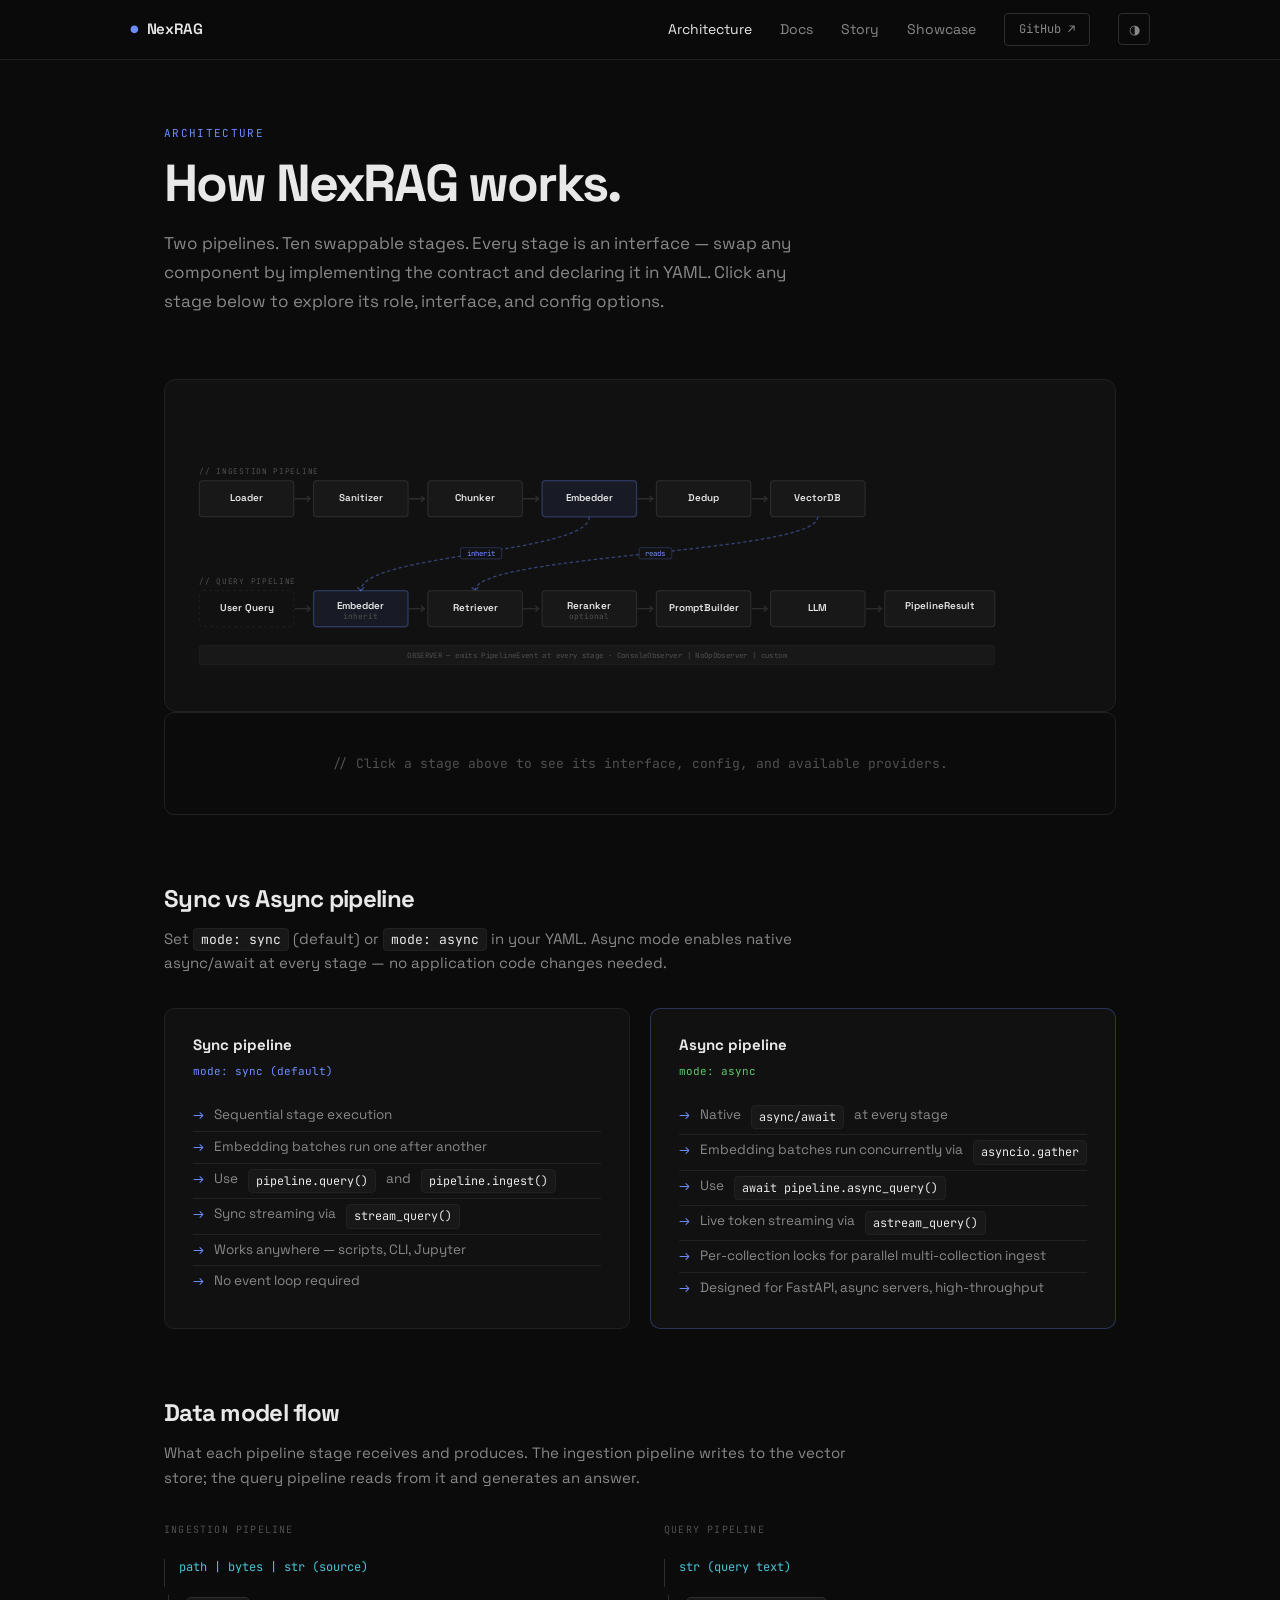
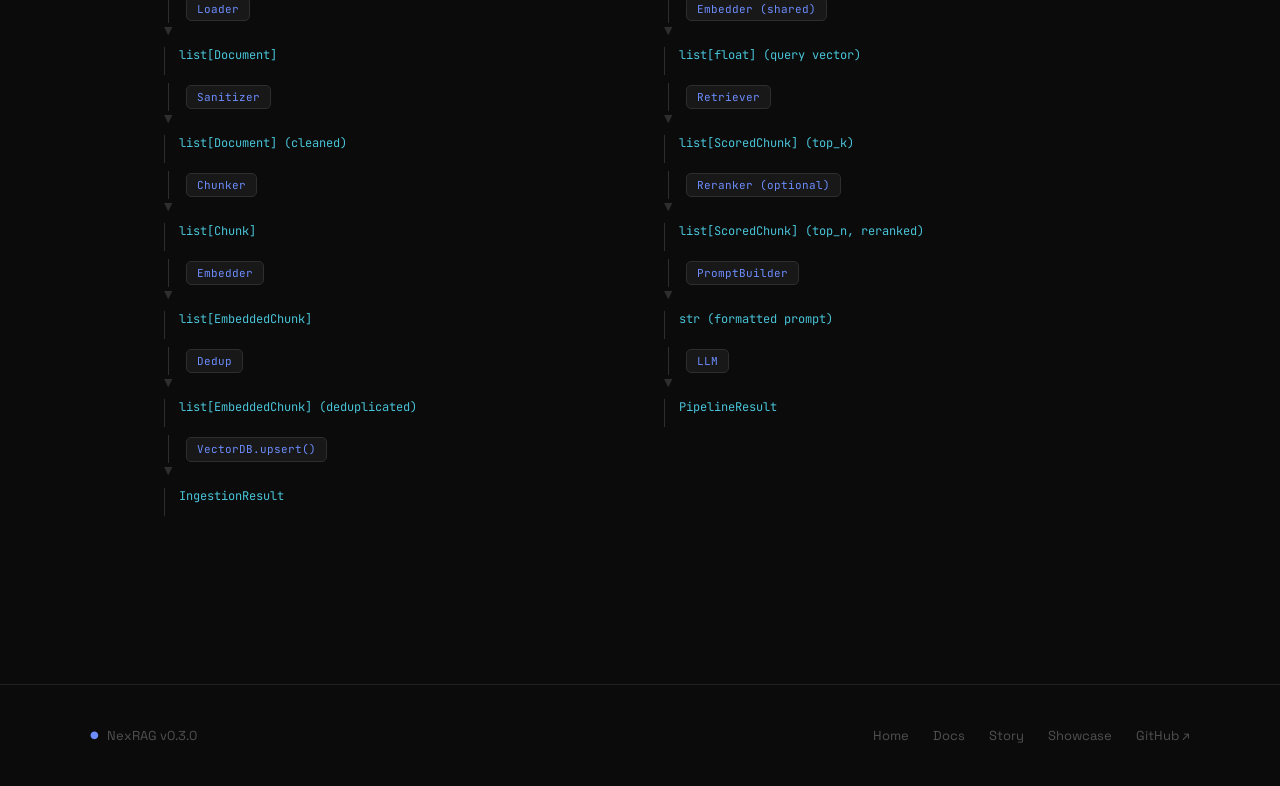
==== docs/architecture.html @ 6944abef "added docs" ====
<!DOCTYPE html>
<html lang="en" data-theme="dark">
<head>
  <meta charset="UTF-8">
  <meta name="viewport" content="width=device-width, initial-scale=1.0">
  <title>Architecture — NexRAG</title>
  <meta name="description" content="NexRAG pipeline architecture. Interactive diagram of all stages, data models, and pipeline modes.">
  <script>(function(){var t=localStorage.getItem('nexrag-theme')||'dark';document.documentElement.setAttribute('data-theme',t)})();</script>
  <link rel="stylesheet" href="styles.css">
  <style>
    /* ── Page layout ─────────────────────── */
    .arch-page { max-width: 1100px; margin: 0 auto; padding: 64px 40px 100px; }

    /* ── Hero ────────────────────────────── */
    .arch-hero { margin-bottom: 64px; }
    .arch-hero .label {
      font-family: var(--mono); font-size: 11px; letter-spacing: 0.12em;
      text-transform: uppercase; color: var(--accent); margin-bottom: 14px;
    }
    .arch-hero h1 {
      font-size: clamp(32px, 5vw, 52px); font-weight: 700;
      letter-spacing: -0.04em; line-height: 1.05; margin-bottom: 18px;
    }
    .arch-hero p {
      font-size: 17px; color: var(--text-2); line-height: 1.7;
      max-width: 640px;
    }

    /* ── Section headings ────────────────── */
    .arch-section-title {
      font-size: 24px; font-weight: 700; letter-spacing: -0.03em;
      margin-bottom: 8px;
    }
    .arch-section-sub {
      font-size: 15px; color: var(--text-2); line-height: 1.65;
      margin-bottom: 32px; max-width: 700px;
    }

    /* ── Diagram container ───────────────── */
    .diagram-wrap {
      background: var(--bg-2);
      border: 1px solid var(--border);
      border-radius: 12px;
      padding: 32px 24px;
      overflow-x: auto;
      margin-bottom: 0;
    }
    .diagram-wrap svg { display: block; margin: 0 auto; }

    /* clickable stage groups */
    .stage-group { cursor: pointer; }
    .stage-box {
      transition: filter 0.15s;
      rx: 5;
    }
    .stage-group:hover .stage-box { filter: brightness(1.25); }
    .stage-group.selected .stage-box { filter: brightness(1.4); }
    .stage-group.selected rect.stage-border {
      stroke: var(--accent);
      stroke-width: 2.5;
    }

    /* ── Diagram toolbar ─────────────────── */
    .diagram-toolbar {
      display: flex; align-items: center; justify-content: flex-end;
      gap: 12px; padding: 10px 24px;
      border-top: 1px solid var(--border);
      background: var(--bg-2);
      border-radius: 0 0 12px 12px;
      margin-bottom: 28px;
    }
    .diagram-hint {
      font-size: 12px; color: var(--text-3); font-family: var(--mono);
    }

    /* ── Stage detail panel ──────────────── */
    .detail-panel {
      border: 1px solid var(--border);
      border-radius: 10px;
      margin-bottom: 64px;
      overflow: hidden;
    }
    .detail-empty {
      padding: 40px 28px;
      color: var(--text-3); font-family: var(--mono); font-size: 13px;
      text-align: center;
    }
    .detail-content { display: none; padding: 28px 32px; }
    .detail-content.visible { display: grid; grid-template-columns: 1fr 1fr; gap: 32px; }
    @media (max-width: 700px) { .detail-content.visible { grid-template-columns: 1fr; } }

    .detail-name {
      font-size: 22px; font-weight: 700; letter-spacing: -0.02em;
      margin-bottom: 8px;
    }
    .detail-desc {
      font-size: 14px; color: var(--text-2); line-height: 1.65;
      margin-bottom: 20px;
    }
    .detail-row {
      display: flex; gap: 12px; align-items: baseline;
      margin-bottom: 8px; font-size: 13px;
    }
    .detail-row-label {
      font-family: var(--mono); font-size: 10px; letter-spacing: 0.1em;
      text-transform: uppercase; color: var(--text-3); width: 72px; flex-shrink: 0;
    }
    .detail-row-value { color: var(--text-2); font-family: var(--mono); }
    .detail-pills { display: flex; flex-wrap: wrap; gap: 6px; margin-top: 4px; }
    .detail-pill {
      font-family: var(--mono); font-size: 11px;
      padding: 2px 10px; border-radius: 3px;
      background: var(--bg-3); border: 1px solid var(--border-2);
      color: var(--accent);
    }
    .detail-yaml {
      background: var(--bg-3); border: 1px solid var(--border);
      border-radius: 6px; padding: 16px; font-family: var(--mono);
      font-size: 12px; line-height: 1.8; color: #c8c8c8;
      white-space: pre; overflow-x: auto;
    }
    .detail-link {
      display: inline-block; margin-top: 16px;
      font-family: var(--mono); font-size: 12px; color: var(--accent);
      text-decoration: none;
    }
    .detail-link:hover { text-decoration: underline; }

    /* ── Pipeline modes ──────────────────── */
    .modes-section { margin-bottom: 64px; }
    .modes-grid {
      display: grid; grid-template-columns: 1fr 1fr; gap: 20px;
      margin-top: 28px;
    }
    @media (max-width: 640px) { .modes-grid { grid-template-columns: 1fr; } }

    .mode-card {
      background: var(--bg-2); border: 1px solid var(--border);
      border-radius: 10px; padding: 24px 28px;
    }
    .mode-card-title {
      font-size: 15px; font-weight: 700; margin-bottom: 4px;
    }
    .mode-card-sub {
      font-family: var(--mono); font-size: 11px; color: var(--accent);
      margin-bottom: 20px;
    }
    .mode-card ul {
      list-style: none; padding: 0; margin: 0;
    }
    .mode-card li {
      font-size: 13.5px; color: var(--text-2); padding: 5px 0;
      border-bottom: 1px solid var(--border);
      line-height: 1.55; display: flex; gap: 10px;
    }
    .mode-card li:last-child { border-bottom: none; }
    .mode-card li::before { content: "→"; color: var(--accent); flex-shrink: 0; }

    /* ── Data flow section ───────────────── */
    .dataflow-section { margin-bottom: 64px; }
    .dataflow-grid {
      display: grid; grid-template-columns: 1fr 1fr; gap: 48px;
      margin-top: 28px;
    }
    @media (max-width: 680px) { .dataflow-grid { grid-template-columns: 1fr; } }

    .dataflow-pipeline-title {
      font-family: var(--mono); font-size: 10px; letter-spacing: 0.12em;
      text-transform: uppercase; color: var(--text-3); margin-bottom: 16px;
    }
    .dataflow-step {
      display: flex; gap: 14px; align-items: flex-start;
      margin-bottom: 4px;
    }
    .dataflow-arrow {
      display: flex; flex-direction: column; align-items: center;
      padding-top: 4px;
    }
    .dataflow-arrow-line {
      width: 1px; height: 100%; min-height: 28px;
      background: var(--border-2);
    }
    .dataflow-arrow-head {
      color: var(--border-2); font-size: 11px; margin-top: -2px;
    }
    .dataflow-stage {
      background: var(--bg-3); border: 1px solid var(--border-2);
      border-radius: 5px; padding: 2px 10px;
      font-family: var(--mono); font-size: 11px; color: var(--accent);
      white-space: nowrap; margin-top: 2px;
    }
    .dataflow-type {
      font-family: var(--mono); font-size: 12px; color: var(--cyan);
      padding: 3px 0;
    }

    /* responsive */
    @media (max-width: 600px) {
      .arch-page { padding: 32px 20px 64px; }
    }
  </style>
</head>
<body>

  <nav class="nav">
    <div class="nav-inner">
      <a href="index.html" class="nav-logo"><span class="logo-dot">●</span>NexRAG</a>
      <div class="nav-links">
        <a href="architecture.html" class="active">Architecture</a>
        <a href="docs.html">Docs</a>
        <a href="story.html">Story</a>
        <a href="showcase.html">Showcase</a>
        <a href="https://github.com/kevinrawal/nexrag" target="_blank" class="nav-gh">GitHub ↗</a>
        <button class="theme-btn" id="themeBtn" title="Toggle theme">◑</button>
      </div>
    </div>
  </nav>

  <div class="arch-page">

    <!-- ── Hero ──────────────────────────────────────── -->
    <section class="arch-hero">
      <div class="label">Architecture</div>
      <h1>How NexRAG works.</h1>
      <p>Two pipelines. Ten swappable stages. Every stage is an interface — swap any component by implementing the contract and declaring it in YAML. Click any stage below to explore its role, interface, and config options.</p>
    </section>

    <!-- ── Interactive diagram ───────────────────────── -->
    <section style="margin-bottom:0">
      <div class="diagram-wrap">
        <svg id="archSvg" viewBox="0 0 1050 310" fill="none" xmlns="http://www.w3.org/2000/svg"
             style="width:100%;height:auto;min-width:800px;max-width:1050px">
          <style>
            .b   { fill: var(--bg-3); stroke: var(--border-2); stroke-width: 1.2; }
            .b-a { fill: var(--accent-dim); stroke: var(--accent-border); stroke-width: 1.5; }
            .b-e { fill: var(--bg-2); stroke: var(--border); stroke-width: 1; stroke-dasharray: 4 3; }
            .t   { fill: var(--text); font-family:'Space Grotesk',sans-serif; font-size:11.5px; font-weight:600; text-anchor:middle; }
            .s   { fill: var(--text-3); font-family:'JetBrains Mono',monospace; font-size:9px; text-anchor:middle; }
            .ln  { stroke: var(--border-2); stroke-width: 1.5; }
            .ch  { stroke: var(--border-2); stroke-width: 1.5; fill: none; }
            .cn  { stroke: var(--accent); stroke-width: 1.5; stroke-dasharray: 4 3; fill: none; opacity: 0.4; }
            .cha { stroke: var(--accent); stroke-width: 1.5; fill: none; opacity: 0.4; }
            .rl  { fill: var(--text-3); font-family:'JetBrains Mono',monospace; font-size: 9px; letter-spacing: 0.09em; }
            .ob  { fill: var(--bg-3); stroke: var(--border); stroke-width: 1; }
            .ot  { fill: var(--text-3); font-family:'JetBrains Mono',monospace; font-size: 8.5px; letter-spacing: 0.05em; text-anchor:middle; }
            .an  { fill: var(--bg-2); stroke: var(--accent-border); stroke-width: 1; }
            .ant { fill: var(--accent); font-family:'JetBrains Mono',monospace; font-size: 8.5px; text-anchor:middle; }
          </style>

          <!-- INGESTION PIPELINE -->
          <text x="12" y="72" class="rl">// INGESTION PIPELINE</text>

          <g class="stage-group" data-stage="loader">
            <rect class="b stage-border" x="12" y="80" width="110" height="42" rx="4"/>
            <text x="67" y="104" class="t">Loader</text>
          </g>
          <line x1="123" y1="101" x2="141" y2="101" class="ln"/>
          <polyline points="137,97.5 141,101 137,104.5" class="ch"/>

          <g class="stage-group" data-stage="sanitizer">
            <rect class="b stage-border" x="145" y="80" width="110" height="42" rx="4"/>
            <text x="200" y="104" class="t">Sanitizer</text>
          </g>
          <line x1="256" y1="101" x2="274" y2="101" class="ln"/>
          <polyline points="270,97.5 274,101 270,104.5" class="ch"/>

          <g class="stage-group" data-stage="chunker">
            <rect class="b stage-border" x="278" y="80" width="110" height="42" rx="4"/>
            <text x="333" y="104" class="t">Chunker</text>
          </g>
          <line x1="389" y1="101" x2="407" y2="101" class="ln"/>
          <polyline points="403,97.5 407,101 403,104.5" class="ch"/>

          <g class="stage-group" data-stage="embedder">
            <rect class="b-a stage-border" x="411" y="80" width="110" height="42" rx="4"/>
            <text x="466" y="104" class="t">Embedder</text>
          </g>
          <line x1="522" y1="101" x2="540" y2="101" class="ln"/>
          <polyline points="536,97.5 540,101 536,104.5" class="ch"/>

          <g class="stage-group" data-stage="dedup">
            <rect class="b stage-border" x="544" y="80" width="110" height="42" rx="4"/>
            <text x="599" y="104" class="t">Dedup</text>
          </g>
          <line x1="655" y1="101" x2="673" y2="101" class="ln"/>
          <polyline points="669,97.5 673,101 669,104.5" class="ch"/>

          <g class="stage-group" data-stage="vectordb">
            <rect class="b stage-border" x="677" y="80" width="110" height="42" rx="4"/>
            <text x="732" y="104" class="t">VectorDB</text>
          </g>

          <!-- CROSS-PIPELINE CONNECTIONS -->
          <path d="M 732,122 C 732,165 333,165 333,208" class="cn"/>
          <polyline points="329,204 333,208 337,204" class="cha"/>
          <path d="M 466,122 C 466,165 200,165 200,208" class="cn"/>
          <polyline points="196,204 200,208 204,204" class="cha"/>
          <rect x="524" y="158" width="38" height="13" rx="2" class="an"/>
          <text x="543" y="168" class="ant">reads</text>
          <rect x="316" y="158" width="48" height="13" rx="2" class="an"/>
          <text x="340" y="168" class="ant">inherit</text>

          <!-- QUERY PIPELINE -->
          <text x="12" y="200" class="rl">// QUERY PIPELINE</text>

          <g class="stage-group" data-stage="userquery">
            <rect class="b-e stage-border" x="12" y="208" width="110" height="42" rx="4"/>
            <text x="67" y="232" class="t">User Query</text>
          </g>
          <line x1="123" y1="229" x2="141" y2="229" class="ln"/>
          <polyline points="137,225.5 141,229 137,232.5" class="ch"/>

          <g class="stage-group" data-stage="embedder">
            <rect class="b-a stage-border" x="145" y="208" width="110" height="42" rx="4"/>
            <text x="200" y="229" class="t">Embedder</text>
            <text x="200" y="241" class="s">inherit</text>
          </g>
          <line x1="256" y1="229" x2="274" y2="229" class="ln"/>
          <polyline points="270,225.5 274,229 270,232.5" class="ch"/>

          <g class="stage-group" data-stage="retriever">
            <rect class="b stage-border" x="278" y="208" width="110" height="42" rx="4"/>
            <text x="333" y="232" class="t">Retriever</text>
          </g>
          <line x1="389" y1="229" x2="407" y2="229" class="ln"/>
          <polyline points="403,225.5 407,229 403,232.5" class="ch"/>

          <g class="stage-group" data-stage="reranker">
            <rect class="b stage-border" x="411" y="208" width="110" height="42" rx="4"/>
            <text x="466" y="229" class="t">Reranker</text>
            <text x="466" y="241" class="s">optional</text>
          </g>
          <line x1="522" y1="229" x2="540" y2="229" class="ln"/>
          <polyline points="536,225.5 540,229 536,232.5" class="ch"/>

          <g class="stage-group" data-stage="promptbuilder">
            <rect class="b stage-border" x="544" y="208" width="110" height="42" rx="4"/>
            <text x="599" y="232" class="t">PromptBuilder</text>
          </g>
          <line x1="655" y1="229" x2="673" y2="229" class="ln"/>
          <polyline points="669,225.5 673,229 669,232.5" class="ch"/>

          <g class="stage-group" data-stage="llm">
            <rect class="b stage-border" x="677" y="208" width="110" height="42" rx="4"/>
            <text x="732" y="232" class="t">LLM</text>
          </g>
          <line x1="788" y1="229" x2="806" y2="229" class="ln"/>
          <polyline points="802,225.5 806,229 802,232.5" class="ch"/>

          <g class="stage-group" data-stage="result">
            <rect class="b stage-border" x="810" y="208" width="128" height="42" rx="4"/>
            <text x="874" y="229" class="t">PipelineResult</text>
          </g>

          <!-- OBSERVER BAR -->
          <rect x="12" y="272" width="926" height="22" rx="3" class="ob"/>
          <text x="475" y="286" class="ot">OBSERVER — emits PipelineEvent at every stage · ConsoleObserver | NoOpObserver | custom</text>

        </svg>
      </div>
    </section>

    <!-- ── Detail panel ──────────────────────────────── -->
    <div class="detail-panel" id="detailPanel">
      <div class="detail-empty" id="detailEmpty">// Click a stage above to see its interface, config, and available providers.</div>
      <div class="detail-content" id="detailContent">
        <div>
          <div class="detail-name" id="dName"></div>
          <div class="detail-desc" id="dDesc"></div>
          <div class="detail-row">
            <span class="detail-row-label">Input</span>
            <span class="detail-row-value" id="dInput"></span>
          </div>
          <div class="detail-row">
            <span class="detail-row-label">Output</span>
            <span class="detail-row-value" id="dOutput"></span>
          </div>
          <div class="detail-row">
            <span class="detail-row-label">Interface</span>
            <span class="detail-row-value" id="dInterface"></span>
          </div>
          <div class="detail-row" id="dProvidersRow">
            <span class="detail-row-label">Providers</span>
            <div class="detail-pills" id="dProviders"></div>
          </div>
          <a class="detail-link" id="dLink" href="#">→ Full reference in Docs</a>
        </div>
        <div>
          <div style="font-family:var(--mono);font-size:10px;letter-spacing:0.1em;text-transform:uppercase;color:var(--text-3);margin-bottom:10px">Config example</div>
          <div class="detail-yaml" id="dYaml"></div>
        </div>
      </div>
    </div>

    <!-- ── Pipeline modes ────────────────────────────── -->
    <section class="modes-section">
      <div class="arch-section-title">Sync vs Async pipeline</div>
      <div class="arch-section-sub">Set <code>mode: sync</code> (default) or <code>mode: async</code> in your YAML. Async mode enables native async/await at every stage — no application code changes needed.</div>
      <div class="modes-grid">
        <div class="mode-card">
          <div class="mode-card-title">Sync pipeline</div>
          <div class="mode-card-sub">mode: sync  (default)</div>
          <ul>
            <li>Sequential stage execution</li>
            <li>Embedding batches run one after another</li>
            <li>Use <code>pipeline.query()</code> and <code>pipeline.ingest()</code></li>
            <li>Sync streaming via <code>stream_query()</code></li>
            <li>Works anywhere — scripts, CLI, Jupyter</li>
            <li>No event loop required</li>
          </ul>
        </div>
        <div class="mode-card" style="border-color: var(--accent-border);">
          <div class="mode-card-title">Async pipeline</div>
          <div class="mode-card-sub" style="color:var(--green)">mode: async</div>
          <ul>
            <li>Native <code>async/await</code> at every stage</li>
            <li>Embedding batches run concurrently via <code>asyncio.gather</code></li>
            <li>Use <code>await pipeline.async_query()</code></li>
            <li>Live token streaming via <code>astream_query()</code></li>
            <li>Per-collection locks for parallel multi-collection ingest</li>
            <li>Designed for FastAPI, async servers, high-throughput</li>
          </ul>
        </div>
      </div>
    </section>

    <!-- ── Data model flow ────────────────────────────── -->
    <section class="dataflow-section">
      <div class="arch-section-title">Data model flow</div>
      <div class="arch-section-sub">What each pipeline stage receives and produces. The ingestion pipeline writes to the vector store; the query pipeline reads from it and generates an answer.</div>
      <div class="dataflow-grid">
        <!-- Ingestion pipeline -->
        <div>
          <div class="dataflow-pipeline-title">Ingestion pipeline</div>

          <div class="dataflow-step">
            <div class="dataflow-arrow"><div class="dataflow-arrow-line" style="height:8px"></div></div>
            <div class="dataflow-type">path | bytes | str  (source)</div>
          </div>
          <div class="dataflow-step">
            <div class="dataflow-arrow">
              <div class="dataflow-arrow-line"></div>
              <div class="dataflow-arrow-head">▼</div>
            </div>
            <div style="padding-top:4px">
              <div class="dataflow-stage">Loader</div>
            </div>
          </div>
          <div class="dataflow-step">
            <div class="dataflow-arrow"><div class="dataflow-arrow-line" style="height:4px"></div></div>
            <div class="dataflow-type">list[Document]</div>
          </div>
          <div class="dataflow-step">
            <div class="dataflow-arrow">
              <div class="dataflow-arrow-line"></div>
              <div class="dataflow-arrow-head">▼</div>
            </div>
            <div style="padding-top:4px">
              <div class="dataflow-stage">Sanitizer</div>
            </div>
          </div>
          <div class="dataflow-step">
            <div class="dataflow-arrow"><div class="dataflow-arrow-line" style="height:4px"></div></div>
            <div class="dataflow-type">list[Document]  (cleaned)</div>
          </div>
          <div class="dataflow-step">
            <div class="dataflow-arrow">
              <div class="dataflow-arrow-line"></div>
              <div class="dataflow-arrow-head">▼</div>
            </div>
            <div style="padding-top:4px">
              <div class="dataflow-stage">Chunker</div>
            </div>
          </div>
          <div class="dataflow-step">
            <div class="dataflow-arrow"><div class="dataflow-arrow-line" style="height:4px"></div></div>
            <div class="dataflow-type">list[Chunk]</div>
          </div>
          <div class="dataflow-step">
            <div class="dataflow-arrow">
              <div class="dataflow-arrow-line"></div>
              <div class="dataflow-arrow-head">▼</div>
            </div>
            <div style="padding-top:4px">
              <div class="dataflow-stage">Embedder</div>
            </div>
          </div>
          <div class="dataflow-step">
            <div class="dataflow-arrow"><div class="dataflow-arrow-line" style="height:4px"></div></div>
            <div class="dataflow-type">list[EmbeddedChunk]</div>
          </div>
          <div class="dataflow-step">
            <div class="dataflow-arrow">
              <div class="dataflow-arrow-line"></div>
              <div class="dataflow-arrow-head">▼</div>
            </div>
            <div style="padding-top:4px">
              <div class="dataflow-stage">Dedup</div>
            </div>
          </div>
          <div class="dataflow-step">
            <div class="dataflow-arrow"><div class="dataflow-arrow-line" style="height:4px"></div></div>
            <div class="dataflow-type">list[EmbeddedChunk]  (deduplicated)</div>
          </div>
          <div class="dataflow-step">
            <div class="dataflow-arrow">
              <div class="dataflow-arrow-line"></div>
              <div class="dataflow-arrow-head">▼</div>
            </div>
            <div style="padding-top:4px">
              <div class="dataflow-stage">VectorDB.upsert()</div>
            </div>
          </div>
          <div class="dataflow-step">
            <div class="dataflow-arrow"><div class="dataflow-arrow-line" style="height:4px"></div></div>
            <div class="dataflow-type">IngestionResult</div>
          </div>
        </div>

        <!-- Query pipeline -->
        <div>
          <div class="dataflow-pipeline-title">Query pipeline</div>

          <div class="dataflow-step">
            <div class="dataflow-arrow"><div class="dataflow-arrow-line" style="height:8px"></div></div>
            <div class="dataflow-type">str  (query text)</div>
          </div>
          <div class="dataflow-step">
            <div class="dataflow-arrow">
              <div class="dataflow-arrow-line"></div>
              <div class="dataflow-arrow-head">▼</div>
            </div>
            <div style="padding-top:4px">
              <div class="dataflow-stage">Embedder  (shared)</div>
            </div>
          </div>
          <div class="dataflow-step">
            <div class="dataflow-arrow"><div class="dataflow-arrow-line" style="height:4px"></div></div>
            <div class="dataflow-type">list[float]  (query vector)</div>
          </div>
          <div class="dataflow-step">
            <div class="dataflow-arrow">
              <div class="dataflow-arrow-line"></div>
              <div class="dataflow-arrow-head">▼</div>
            </div>
            <div style="padding-top:4px">
              <div class="dataflow-stage">Retriever</div>
            </div>
          </div>
          <div class="dataflow-step">
            <div class="dataflow-arrow"><div class="dataflow-arrow-line" style="height:4px"></div></div>
            <div class="dataflow-type">list[ScoredChunk]  (top_k)</div>
          </div>
          <div class="dataflow-step">
            <div class="dataflow-arrow">
              <div class="dataflow-arrow-line"></div>
              <div class="dataflow-arrow-head">▼</div>
            </div>
            <div style="padding-top:4px">
              <div class="dataflow-stage">Reranker  (optional)</div>
            </div>
          </div>
          <div class="dataflow-step">
            <div class="dataflow-arrow"><div class="dataflow-arrow-line" style="height:4px"></div></div>
            <div class="dataflow-type">list[ScoredChunk]  (top_n, reranked)</div>
          </div>
          <div class="dataflow-step">
            <div class="dataflow-arrow">
              <div class="dataflow-arrow-line"></div>
              <div class="dataflow-arrow-head">▼</div>
            </div>
            <div style="padding-top:4px">
              <div class="dataflow-stage">PromptBuilder</div>
            </div>
          </div>
          <div class="dataflow-step">
            <div class="dataflow-arrow"><div class="dataflow-arrow-line" style="height:4px"></div></div>
            <div class="dataflow-type">str  (formatted prompt)</div>
          </div>
          <div class="dataflow-step">
            <div class="dataflow-arrow">
              <div class="dataflow-arrow-line"></div>
              <div class="dataflow-arrow-head">▼</div>
            </div>
            <div style="padding-top:4px">
              <div class="dataflow-stage">LLM</div>
            </div>
          </div>
          <div class="dataflow-step">
            <div class="dataflow-arrow"><div class="dataflow-arrow-line" style="height:4px"></div></div>
            <div class="dataflow-type">PipelineResult</div>
          </div>
        </div>
      </div>
    </section>

  </div><!-- /.arch-page -->

  <footer class="footer">
    <div class="footer-inner">
      <div class="footer-logo"><span class="logo-dot">●</span> NexRAG v0.3.0</div>
      <div class="footer-links">
        <a href="index.html">Home</a>
        <a href="docs.html">Docs</a>
        <a href="story.html">Story</a>
        <a href="showcase.html">Showcase</a>
        <a href="https://github.com/kevinrawal/nexrag" target="_blank">GitHub ↗</a>
      </div>
    </div>
  </footer>

  <script>
    // Theme toggle
    (function () {
      var btn = document.getElementById('themeBtn');
      var root = document.documentElement;
      function update() {
        var dark = root.dataset.theme === 'dark';
        btn.textContent = dark ? '◑' : '◐';
        btn.title = dark ? 'Switch to light mode' : 'Switch to dark mode';
      }
      update();
      btn.addEventListener('click', function () {
        var next = root.dataset.theme === 'dark' ? 'light' : 'dark';
        root.dataset.theme = next;
        localStorage.setItem('nexrag-theme', next);
        update();
      });
    })();

    // Stage data
    const stages = {
      loader: {
        label: 'Loader',
        desc: 'Converts a raw source (file path, bytes, or string) into a list of Document objects. Since v0.3.0, loaders are converter-only — NexRAG handles I/O before calling the loader.',
        input: 'bytes | str',
        output: 'list[Document]',
        iface: 'BaseLoader',
        providers: ['auto', 'pdf', 'txt', 'custom'],
        yaml: `ingestion:\n  loader:\n    type: pdf\n    include_metadata: true\n    # metadata_fields: [title, author]`,
        href: 'docs.html#loaders'
      },
      sanitizer: {
        label: 'Sanitizer',
        desc: 'Cleans Document content before chunking — strip HTML tags, normalize whitespace, remove boilerplate. Disabled by default; enable with sanitizer.enabled: true.',
        input: 'list[Document]',
        output: 'list[Document]',
        iface: 'BaseSanitizer',
        providers: ['default', 'custom'],
        yaml: `ingestion:\n  sanitizer:\n    enabled: true`,
        href: 'docs.html#custom'
      },
      chunker: {
        label: 'Chunker',
        desc: 'Splits Documents into smaller Chunks suitable for embedding. The recursive chunker splits on paragraph, sentence, and word boundaries in order of priority.',
        input: 'list[Document]',
        output: 'list[Chunk]',
        iface: 'BaseChunker',
        providers: ['recursive', 'custom'],
        yaml: `ingestion:\n  chunker:\n    strategy: recursive\n    chunk_size: 512\n    chunk_overlap: 64\n    min_chunk_size: 50`,
        href: 'docs.html#chunkers'
      },
      embedder: {
        label: 'Embedder',
        desc: 'Converts text into dense vector representations. The same Embedder instance is shared between ingestion and query pipelines — ensuring vectors live in the same space.',
        input: 'list[str]',
        output: 'list[list[float]]',
        iface: 'BaseEmbedder',
        providers: ['openai', 'huggingface', 'ollama', 'custom'],
        yaml: `ingestion:\n  embedder:\n    provider: openai\n    model: text-embedding-3-small\n    api_key: \${OPENAI_API_KEY}\n    batch_size: 100`,
        href: 'docs.html#embedders'
      },
      dedup: {
        label: 'Dedup',
        desc: 'Fingerprints each chunk with SHA-256 and checks the vector DB before writing. Controls idempotent re-ingestion behaviour via the on_conflict strategy.',
        input: 'list[EmbeddedChunk]',
        output: 'list[EmbeddedChunk]',
        iface: '(internal stage)',
        providers: ['built-in'],
        yaml: `ingestion:\n  vector_db:\n    on_conflict: overwrite  # overwrite | skip | append`,
        href: 'docs.html#ingest-conflict'
      },
      vectordb: {
        label: 'VectorDB',
        desc: 'Stores embedded chunks during ingestion and performs approximate nearest-neighbour search during querying. Abstracts the underlying vector store behind BaseVectorDB.',
        input: 'list[EmbeddedChunk]  /  query vector',
        output: 'written  /  list[ScoredChunk]',
        iface: 'BaseVectorDB',
        providers: ['chroma (persistent)', 'chroma (memory)', 'chroma (server)', 'custom'],
        yaml: `vector_db:\n  provider: chroma\n  default_collection: documents\n  upsert_batch_size: 500\n  max_retries: 3`,
        href: 'docs.html#vector-dbs'
      },
      userquery: {
        label: 'User Query',
        desc: 'The entry point of the query pipeline. A plain string passed to pipeline.query() or pipeline.async_query(). Not a swappable stage — it is the input.',
        input: 'str',
        output: 'str',
        iface: '(pipeline input)',
        providers: [],
        yaml: `result = pipeline.query(\n  "What are the termination clauses?",\n  top_k=10,\n  score_threshold=0.6,\n)`,
        href: 'docs.html#querying'
      },
      retriever: {
        label: 'Retriever',
        desc: 'Selects the most relevant chunks for a query. Dense retrieval uses vector similarity; sparse uses keyword overlap (BM25); hybrid fuses both. Sparse is extensible — any custom implementation can replace BM25.',
        input: 'query vector / query text',
        output: 'list[ScoredChunk]',
        iface: 'BaseRetriever',
        providers: ['dense', 'bm25', 'hybrid', 'custom'],
        yaml: `query:\n  retriever:\n    provider: hybrid\n    top_k: 50\n    alpha: 0.7\n    sparse:\n      provider: bm25`,
        href: 'docs.html#retrievers'
      },
      reranker: {
        label: 'Reranker',
        desc: 'Optional post-retrieval stage. Re-scores a large candidate set (top_k) and returns only the top_n most relevant chunks to the LLM. High recall from retrieval + high precision from reranking.',
        input: 'list[ScoredChunk]',
        output: 'list[ScoredChunk] (reranked, top_n)',
        iface: 'BaseReranker',
        providers: ['cohere', 'cross_encoder', 'custom'],
        yaml: `query:\n  retriever:\n    top_k: 50\n  reranker:\n    provider: cohere\n    model: rerank-english-v3.0\n    top_n: 5`,
        href: 'docs.html#rerankers'
      },
      promptbuilder: {
        label: 'PromptBuilder',
        desc: 'Formats the query and retrieved (and optionally reranked) chunks into a prompt string for the LLM. The system prompt is configurable in YAML.',
        input: 'query + list[ScoredChunk]',
        output: 'str (formatted prompt)',
        iface: 'BasePromptBuilder',
        providers: ['default', 'custom'],
        yaml: `query:\n  prompt:\n    system: |\n      You are a helpful assistant. Answer using only\n      the provided context. If unknown, say so.\n    context_format: numbered  # numbered | labeled | plain`,
        href: 'docs.html#custom'
      },
      llm: {
        label: 'LLM',
        desc: 'Receives the formatted prompt and generates the final text answer. All built-in LLMs support sync generation, async generation, and streaming.',
        input: 'str (prompt)',
        output: 'str (answer)',
        iface: 'BaseLLM',
        providers: ['openai', 'anthropic', 'ollama', 'custom'],
        yaml: `query:\n  llm:\n    provider: openai\n    model: gpt-4o\n    api_key: \${OPENAI_API_KEY}\n    temperature: 0.2\n    max_tokens: 1024`,
        href: 'docs.html#llms'
      },
      result: {
        label: 'PipelineResult',
        desc: 'The structured result returned by pipeline.query() and pipeline.async_query(). Contains the answer, retrieved sources, scores, latency, token usage, and RunMetrics.',
        input: 'answer + ScoredChunks + metadata',
        output: 'PipelineResult',
        iface: '(output type)',
        providers: [],
        yaml: `result.answer          # str\nresult.sources         # list[Source]\nresult.scores          # list[float]\nresult.collection_used # str\nresult.metrics         # RunMetrics | None`,
        href: 'docs.html#api-pipeline'
      }
    };

    // Stage click handling
    const empty = document.getElementById('detailEmpty');
    const content = document.getElementById('detailContent');
    let selectedGroup = null;

    document.querySelectorAll('.stage-group').forEach(group => {
      group.addEventListener('click', () => {
        const key = group.dataset.stage;
        const data = stages[key];
        if (!data) return;

        // deselect previous
        if (selectedGroup) selectedGroup.classList.remove('selected');
        // select new (if different)
        if (selectedGroup === group) {
          selectedGroup = null;
          empty.style.display = '';
          content.classList.remove('visible');
          return;
        }
        selectedGroup = group;
        group.classList.add('selected');

        // populate panel
        document.getElementById('dName').textContent = data.label;
        document.getElementById('dDesc').textContent = data.desc;
        document.getElementById('dInput').textContent = data.input;
        document.getElementById('dOutput').textContent = data.output;
        document.getElementById('dInterface').textContent = data.iface;

        const pillsEl = document.getElementById('dProviders');
        pillsEl.innerHTML = '';
        const rowEl = document.getElementById('dProvidersRow');
        if (data.providers.length === 0) {
          rowEl.style.display = 'none';
        } else {
          rowEl.style.display = '';
          data.providers.forEach(p => {
            const pill = document.createElement('span');
            pill.className = 'detail-pill';
            pill.textContent = p;
            pillsEl.appendChild(pill);
          });
        }

        document.getElementById('dYaml').textContent = data.yaml;
        const link = document.getElementById('dLink');
        link.href = data.href;
        link.textContent = '→ Full reference in Docs';

        empty.style.display = 'none';
        content.classList.add('visible');

        // smooth scroll to panel
        document.getElementById('detailPanel').scrollIntoView({ behavior: 'smooth', block: 'nearest' });
      });
    });

  </script>

</body>
</html>
---- docs/styles.css ----
/* ================================================================
   NexRAG — Shared Stylesheet
   Space Grotesk (body/headings) + JetBrains Mono (code)
   Accent: oklch(68% 0.19 270) — indigo-violet
   ================================================================ */

@import url('https://fonts.googleapis.com/css2?family=Space+Grotesk:wght@300;400;500;600;700&family=JetBrains+Mono:ital,wght@0,400;0,500;1,400&display=swap');

*, *::before, *::after { box-sizing: border-box; margin: 0; padding: 0; }

:root {
  --bg:             #0b0b0b;
  --bg-2:           #111111;
  --bg-3:           #181818;
  --border:         #212121;
  --border-2:       #2e2e2e;
  --text:           #e8e8e8;
  --text-2:         #888888;
  --text-3:         #505050;
  --accent:         oklch(68% 0.19 270);
  --accent-dim:     oklch(68% 0.19 270 / 0.08);
  --accent-border:  oklch(68% 0.19 270 / 0.28);
  --green:          oklch(74% 0.16 145);
  --amber:          oklch(80% 0.14 65);
  --cyan:           oklch(76% 0.11 210);
  --font:           'Space Grotesk', system-ui, sans-serif;
  --mono:           'JetBrains Mono', ui-monospace, monospace;
  --nav-h:          60px;
  --max:            1100px;
  --r:              4px;
}

html {
  font-family: var(--font);
  background: var(--bg);
  color: var(--text);
  line-height: 1.65;
  -webkit-font-smoothing: antialiased;
  text-rendering: optimizeLegibility;
  scroll-behavior: smooth;
}

body { min-height: 100vh; display: flex; flex-direction: column; }
a    { color: inherit; text-decoration: none; }

/* ─── Navigation ──────────────────────────────────────────── */
.nav {
  position: sticky; top: 0; z-index: 100;
  height: var(--nav-h);
  border-bottom: 1px solid var(--border);
  background: color-mix(in oklab, var(--bg) 85%, transparent);
  backdrop-filter: blur(14px);
  -webkit-backdrop-filter: blur(14px);
}
.nav-inner {
  max-width: var(--max); margin: 0 auto; padding: 0 40px;
  height: 100%; display: flex; align-items: center; justify-content: space-between;
}
.nav-logo {
  display: flex; align-items: center; gap: 8px;
  font-weight: 600; font-size: 15px; letter-spacing: -0.01em;
}
.logo-dot { color: var(--accent); font-size: 10px; }
.nav-links { display: flex; align-items: center; gap: 28px; }
.nav-links a { font-size: 14px; color: var(--text-2); transition: color 0.15s; }
.nav-links a:hover, .nav-links a.active { color: var(--text); }
.nav-gh {
  font-family: var(--mono); font-size: 12px !important;
  padding: 6px 14px; border: 1px solid var(--border-2);
  border-radius: var(--r); transition: border-color 0.15s !important;
}
.nav-gh:hover { border-color: var(--text-3) !important; color: var(--text) !important; }

/* ─── Container ───────────────────────────────────────────── */
.container { max-width: var(--max); margin: 0 auto; padding: 0 40px; }

/* ─── Buttons ─────────────────────────────────────────────── */
.btn-primary {
  display: inline-flex; align-items: center; gap: 6px;
  padding: 10px 22px; background: var(--accent); color: #fff;
  border-radius: var(--r); font-size: 14px; font-weight: 500;
  transition: opacity 0.15s, transform 0.15s; white-space: nowrap;
}
.btn-primary:hover { opacity: 0.85; transform: translateY(-1px); }
.btn-secondary {
  display: inline-flex; align-items: center; gap: 6px;
  padding: 10px 22px; border: 1px solid var(--border-2);
  border-radius: var(--r); font-size: 14px; color: var(--text-2);
  transition: border-color 0.15s, color 0.15s; white-space: nowrap;
}
.btn-secondary:hover { border-color: var(--text-3); color: var(--text); }

/* ─── Section labels / titles ─────────────────────────────── */
.label {
  font-family: var(--mono); font-size: 11px;
  letter-spacing: 0.1em; text-transform: uppercase;
  color: var(--accent); margin-bottom: 14px;
}
.section-title {
  font-size: clamp(26px, 3vw, 36px); font-weight: 600;
  letter-spacing: -0.025em; line-height: 1.15; color: var(--text);
}
.section-sub {
  font-size: 16px; color: var(--text-2); margin-top: 14px;
  line-height: 1.7; max-width: 560px;
}

/* ─── Code blocks ─────────────────────────────────────────── */
pre.code-block {
  background: var(--bg-2); border: 1px solid var(--border);
  border-radius: var(--r); padding: 24px 28px;
  overflow-x: auto; font-family: var(--mono);
  font-size: 13px; line-height: 1.8;
}
pre.code-block code { color: #c8c8c8; }

/* syntax tokens */
.kw      { color: var(--accent); }
.str     { color: var(--green); }
.cmt     { color: var(--text-3); font-style: italic; }
.fn      { color: var(--cyan); }
.num     { color: var(--amber); }
.key     { color: var(--cyan); }
.val     { color: var(--green); }
.yml-cmt { color: var(--text-3); font-style: italic; }

code:not(pre code) {
  font-family: var(--mono); font-size: 0.875em;
  background: var(--bg-3); padding: 2px 7px;
  border-radius: var(--r); color: var(--text);
  border: 1px solid var(--border);
}

/* code window chrome */
.code-window {
  border: 1px solid var(--border); border-radius: var(--r);
  overflow: hidden; background: var(--bg-2);
}
.code-win-bar {
  display: flex; align-items: center; gap: 12px;
  padding: 10px 16px; border-bottom: 1px solid var(--border);
  background: var(--bg-3);
}
.win-dots { display: flex; gap: 6px; }
.win-dots span {
  width: 10px; height: 10px; border-radius: 50%;
  background: var(--border-2);
}
.win-name { font-family: var(--mono); font-size: 12px; color: var(--text-3); }
.code-window pre.code-block { border: none; border-radius: 0; }

/* ─── Install strip ───────────────────────────────────────── */
.install-strip {
  display: flex; align-items: center;
  background: var(--bg-2); border: 1px solid var(--border);
  border-radius: var(--r); overflow: hidden; width: fit-content; max-width: 100%;
}
.install-strip code {
  font-family: var(--mono); font-size: 13px;
  padding: 10px 18px; color: var(--text);
  background: none; border: none; border-radius: 0;
}
.copy-btn {
  padding: 10px 14px; border: 0; border-left: 1px solid var(--border);
  background: transparent; color: var(--text-3);
  font-family: var(--mono); font-size: 11px;
  cursor: pointer; transition: color 0.15s, background 0.15s;
  letter-spacing: 0.05em;
}
.copy-btn:hover { color: var(--text); background: var(--bg-3); }
.copy-btn.copied { color: var(--green); }

/* ─── Badge ───────────────────────────────────────────────── */
.badge {
  display: inline-flex; align-items: center; gap: 8px;
  font-family: var(--mono); font-size: 12px; color: var(--accent);
  background: var(--accent-dim); border: 1px solid var(--accent-border);
  padding: 4px 12px; border-radius: 999px;
}
.badge-dot {
  width: 6px; height: 6px; border-radius: 50%;
  background: var(--accent); flex-shrink: 0;
  animation: bdot 2s ease-in-out infinite;
}
@keyframes bdot { 0%, 100% { opacity: 1; } 50% { opacity: 0.2; } }

/* ─── Card ────────────────────────────────────────────────── */
.card {
  background: var(--bg-2); border: 1px solid var(--border);
  border-radius: var(--r); padding: 28px 32px;
  transition: border-color 0.2s;
}
.card:hover { border-color: var(--border-2); }

/* ─── Fade-in on scroll ───────────────────────────────────── */
.fade-up {
  opacity: 0; transform: translateY(18px);
  transition: opacity 0.55s ease, transform 0.55s ease;
}
.fade-up.vis { opacity: 1; transform: translateY(0); }

/* ─── Focus ───────────────────────────────────────────────── */
:focus-visible { outline: 2px solid var(--accent); outline-offset: 3px; }

/* ─── Footer ──────────────────────────────────────────────── */
.footer { border-top: 1px solid var(--border); padding: 40px; margin-top: auto; }
.footer-inner {
  max-width: var(--max); margin: 0 auto;
  display: flex; align-items: center; justify-content: space-between; gap: 24px;
}
.footer-logo { display: flex; align-items: center; gap: 8px; font-size: 13px; color: var(--text-3); }
.footer-links { display: flex; gap: 24px; }
.footer-links a { font-size: 13px; color: var(--text-3); transition: color 0.15s; }
.footer-links a:hover { color: var(--text-2); }

/* ─── Responsive ──────────────────────────────────────────── */
@media (max-width: 768px) {
  .container, .nav-inner { padding-left: 20px; padding-right: 20px; }
  .footer { padding: 32px 20px; }
}
@media (max-width: 540px) {
  .nav-links a:not(.nav-gh):not(.active) { display: none; }
}

/* ─── Light theme ─────────────────────────────────────────── */
[data-theme="light"] {
  --bg:            #f6f6f6;
  --bg-2:          #efefef;
  --bg-3:          #e5e5e5;
  --border:        #d2d2d2;
  --border-2:      #b8b8b8;
  --text:          #111111;
  --text-2:        #545454;
  --text-3:        #909090;
  --accent:        oklch(50% 0.22 270);
  --accent-dim:    oklch(50% 0.22 270 / 0.08);
  --accent-border: oklch(50% 0.22 270 / 0.25);
  --green:         oklch(43% 0.18 145);
  --amber:         oklch(50% 0.16 65);
  --cyan:          oklch(44% 0.15 210);
}

/* code text — light mode */
[data-theme="light"] pre.code-block code,
[data-theme="light"] pre.doc-code code { color: #2a2a2a; }

/* syntax token overrides — light mode */
[data-theme="light"] .kw      { color: oklch(47% 0.22 270); }
[data-theme="light"] .str     { color: oklch(40% 0.18 145); }
[data-theme="light"] .cmt     { color: #999; }
[data-theme="light"] .fn      { color: oklch(42% 0.16 210); }
[data-theme="light"] .key     { color: oklch(42% 0.16 210); }
[data-theme="light"] .val     { color: oklch(40% 0.18 145); }
[data-theme="light"] .yml-cmt { color: #999; }
[data-theme="light"] .num     { color: oklch(50% 0.16 65); }

/* ─── Theme toggle button ─────────────────────────────────── */
.theme-btn {
  width: 32px; height: 32px;
  border: 1px solid var(--border-2);
  border-radius: var(--r);
  background: transparent;
  color: var(--text-2);
  font-size: 13px; cursor: pointer;
  display: flex; align-items: center; justify-content: center;
  transition: color 0.15s, border-color 0.15s;
  flex-shrink: 0;
}
.theme-btn:hover { color: var(--text); border-color: var(--text-3); }

/* ─── Smooth theme transitions ────────────────────────────── */
html, body { transition: background 0.2s, color 0.15s; }
pre.code-block, pre.doc-code, .card, .install-strip,
.code-window, .docs-sidebar, .badge { transition: background 0.2s, border-color 0.15s; }
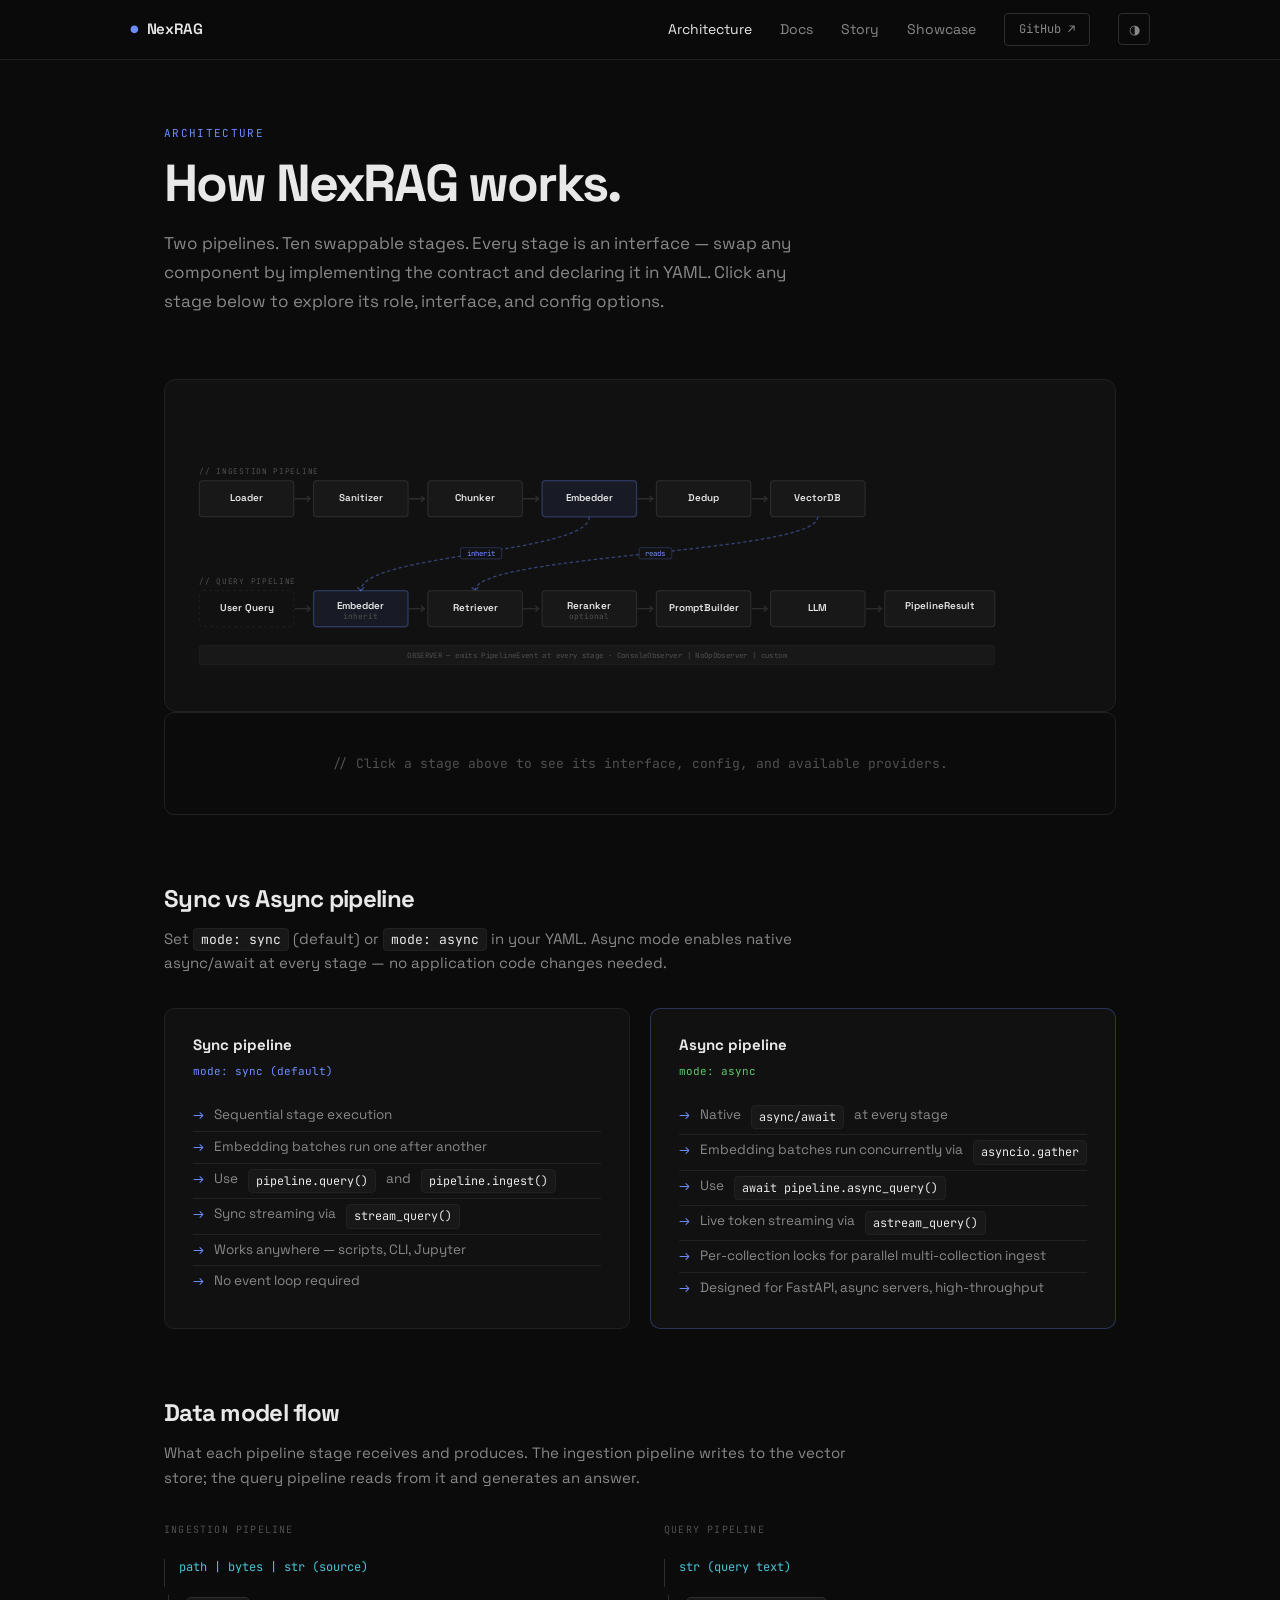
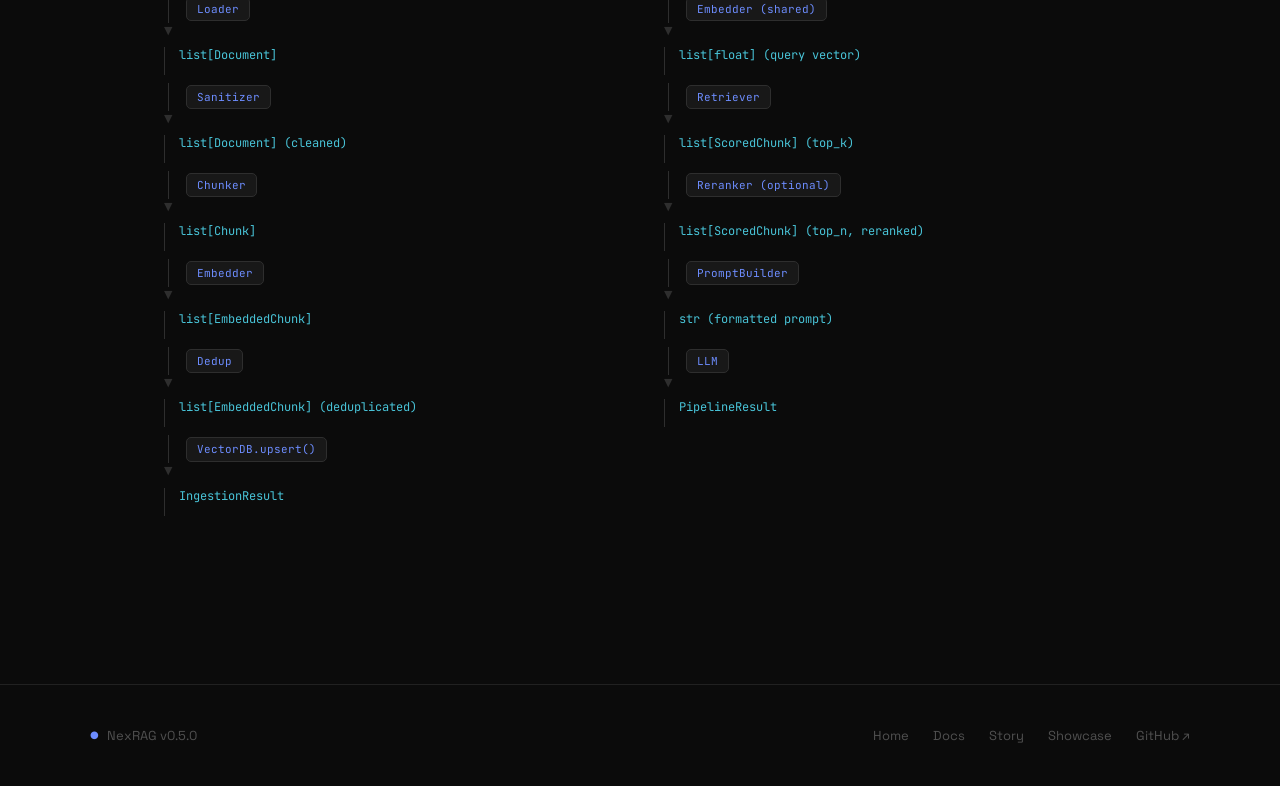
==== commit 1e3f5c1b: "updated docs" ====
--- a/docs/architecture.html
+++ b/docs/architecture.html
@@ -598,7 +598,7 @@
 
   <footer class="footer">
     <div class="footer-inner">
-      <div class="footer-logo"><span class="logo-dot">●</span> NexRAG v0.3.0</div>
+      <div class="footer-logo"><span class="logo-dot">●</span> NexRAG v0.5.0</div>
       <div class="footer-links">
         <a href="index.html">Home</a>
         <a href="docs.html">Docs</a>
@@ -632,7 +632,7 @@
     const stages = {
       loader: {
         label: 'Loader',
-        desc: 'Converts a raw source (file path, bytes, or string) into a list of Document objects. Since v0.3.0, loaders are converter-only — NexRAG handles I/O before calling the loader.',
+        desc: 'Converts raw content (bytes or str) into a list of Document objects. Since v0.3.0, loaders are converter-only — you read the file and pass its content; NexRAG never opens files for you.',
         input: 'bytes | str',
         output: 'list[Document]',
         iface: 'BaseLoader',
@@ -656,7 +656,7 @@
         input: 'list[Document]',
         output: 'list[Chunk]',
         iface: 'BaseChunker',
-        providers: ['recursive', 'custom'],
+        providers: ['recursive', 'fixed', 'token', 'sentence', 'sentence_window', 'markdown', 'code', 'semantic', 'proposition', 'custom'],
         yaml: `ingestion:\n  chunker:\n    strategy: recursive\n    chunk_size: 512\n    chunk_overlap: 64\n    min_chunk_size: 50`,
         href: 'docs.html#chunkers'
       },
@@ -666,7 +666,7 @@
         input: 'list[str]',
         output: 'list[list[float]]',
         iface: 'BaseEmbedder',
-        providers: ['openai', 'huggingface', 'ollama', 'custom'],
+        providers: ['openai', 'gemini', 'huggingface', 'ollama', 'custom'],
         yaml: `ingestion:\n  embedder:\n    provider: openai\n    model: text-embedding-3-small\n    api_key: \${OPENAI_API_KEY}\n    batch_size: 100`,
         href: 'docs.html#embedders'
       },
@@ -686,7 +686,7 @@
         input: 'list[EmbeddedChunk]  /  query vector',
         output: 'written  /  list[ScoredChunk]',
         iface: 'BaseVectorDB',
-        providers: ['chroma (persistent)', 'chroma (memory)', 'chroma (server)', 'custom'],
+        providers: ['chroma (persistent)', 'chroma (memory)', 'chroma (server)', 'pinecone', 'custom'],
         yaml: `vector_db:\n  provider: chroma\n  default_collection: documents\n  upsert_batch_size: 500\n  max_retries: 3`,
         href: 'docs.html#vector-dbs'
       },
@@ -736,7 +736,7 @@
         input: 'str (prompt)',
         output: 'str (answer)',
         iface: 'BaseLLM',
-        providers: ['openai', 'anthropic', 'ollama', 'custom'],
+        providers: ['openai', 'anthropic', 'gemini', 'ollama', 'custom'],
         yaml: `query:\n  llm:\n    provider: openai\n    model: gpt-4o\n    api_key: \${OPENAI_API_KEY}\n    temperature: 0.2\n    max_tokens: 1024`,
         href: 'docs.html#llms'
       },
